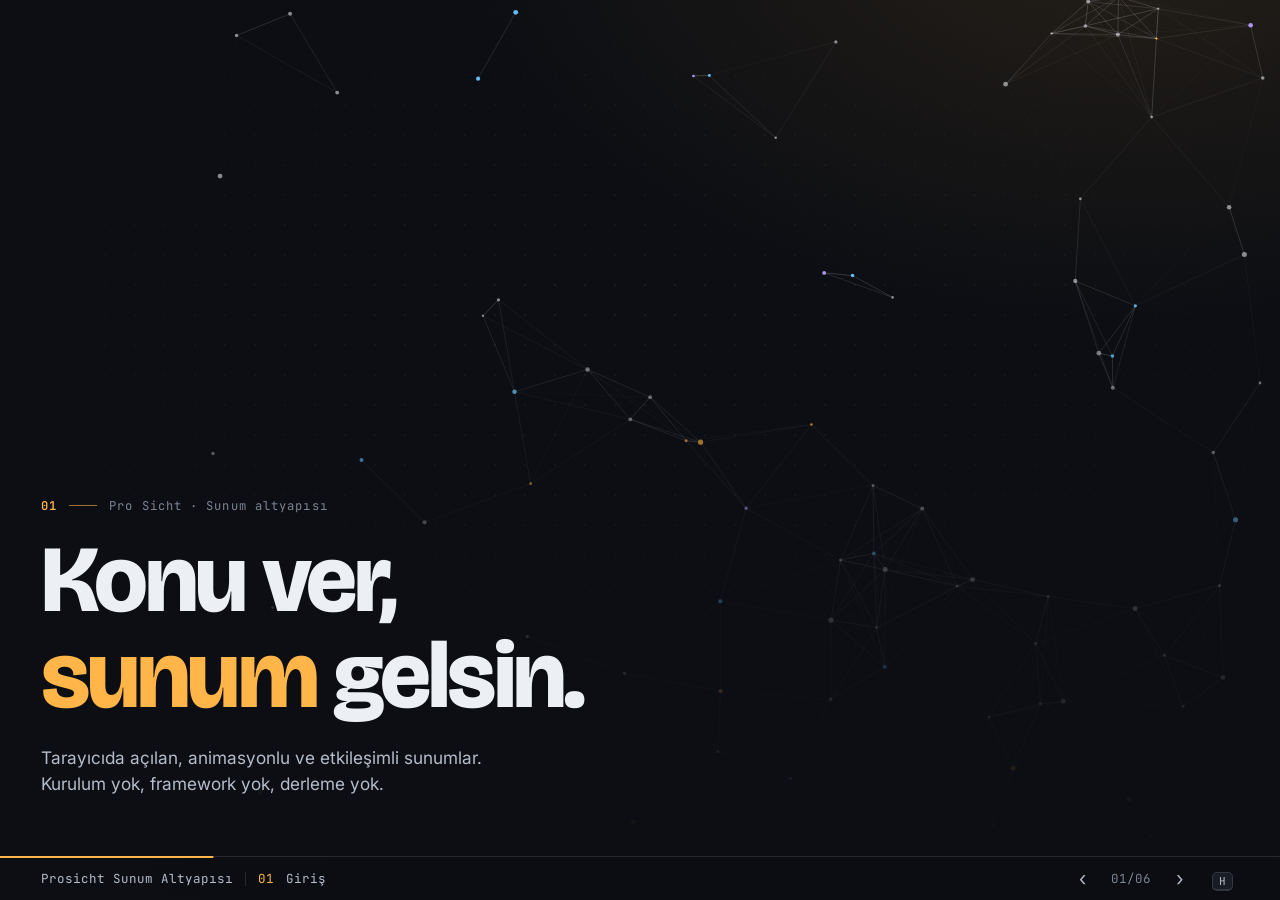
==== templates/presentation/index.html @ 347c50c2 "Add interactive presentation kit template templates/presentation is a folder template downloaded by " ====
<!doctype html>
<!-- CORE FILE: `npx prosicht update` overwrites it. Deck content lives in scenes.js. -->
<html lang="tr">
<head>
<meta charset="utf-8">
<meta name="viewport" content="width=device-width, initial-scale=1">
<meta name="robots" content="noindex, nofollow">
<title>Sunum</title>
<link rel="icon" href="data:,">
<link rel="stylesheet" href="styles/theme.css">
<link rel="stylesheet" href="styles/shell.css">
</head>
<body>

<div class="backdrop" aria-hidden="true"></div>

<main class="stage" id="stage" data-layout="split">
  <header class="head" id="head">
    <p class="kicker"><span class="kicker-num" id="kicker-num"></span><span class="kicker-text" id="kicker-text"></span></p>
    <h1 class="title" id="title"></h1>
    <p class="lede" id="lede"></p>
  </header>
  <section class="sim-area" id="sim-area">
    <div class="sim-host" id="sim-host"></div>
    <div class="sim-empty" id="sim-empty" hidden>
      <p class="sim-empty-title" id="sim-empty-title"></p>
      <p class="sim-empty-note" id="sim-empty-note"></p>
    </div>
  </section>
</main>

<footer class="bar" id="bar">
  <span class="bar-deck" id="bar-deck"></span>
  <span class="bar-sep" aria-hidden="true"></span>
  <span class="bar-num" id="bar-num"></span>
  <span class="bar-name" id="bar-name"></span>
  <span class="bar-stages" id="bar-stages" aria-hidden="true"></span>
  <span class="bar-gap"></span>
  <span class="bar-state" id="bar-state" hidden></span>
  <button class="bar-btn" id="bar-prev" type="button" aria-label="Previous">&#8249;</button>
  <span class="bar-count" id="bar-count"></span>
  <button class="bar-btn" id="bar-next" type="button" aria-label="Next">&#8250;</button>
  <button class="bar-btn bar-btn--key" id="bar-help" type="button"><kbd>H</kbd></button>
  <span class="bar-progress" aria-hidden="true"><i id="bar-fill"></i></span>
</footer>

<nav class="overview" id="overview" hidden>
  <div class="overview-head">
    <h2 class="overview-title" id="overview-title"></h2>
    <span class="overview-hint" id="overview-hint"></span>
  </div>
  <div class="overview-grid" id="overview-grid"></div>
</nav>

<aside class="drawer" id="drawer" hidden>
  <header class="drawer-head">
    <span class="drawer-eyebrow" id="drawer-eyebrow"></span>
    <h2 class="drawer-title" id="drawer-title"></h2>
    <button class="drawer-close" id="drawer-close" type="button"><kbd>Esc</kbd></button>
  </header>
  <div class="drawer-body" id="drawer-body"></div>
</aside>

<div class="toast" id="toast" role="status" aria-live="polite"></div>
<div class="blackout" id="blackout" aria-hidden="true"></div>
<p class="sr-only" id="live" aria-live="polite"></p>

<script type="module" src="app.js"></script>
</body>
</html>
---- templates/presentation/styles/theme.css ----
/* Deck theme: colours and fonts. DECK-OWNED: rewrite it for each topic.
   Keep every token name; shell.css and the kit read them. Canvas code reads
   them with token('--accent') from sims/engine.js. */

@import url('https://fonts.googleapis.com/css2?family=Bricolage+Grotesque:opsz,wght@12..96,600;12..96,800&family=Inter:wght@400;500;600&family=JetBrains+Mono:wght@500;600&display=swap');

:root {
  color-scheme: dark;

  /* surfaces */
  --bg: #0c0e13;
  --bg-2: #12151c;
  --panel: #191d26;
  --line: rgb(236 239 244 / .12);

  /* text */
  --fg: #eceff4;
  --fg-soft: #b6bdca;
  --muted: #7c8494;

  /* accents: one leading colour, two supporting ones */
  --accent: #ffb547;
  --on-accent: #1a1206;
  --accent-2: #66c7ff;
  --accent-3: #b79cff;

  /* semantic */
  --good: #5fd39a;
  --warn: #ffcf5c;
  --bad: #ff6b6b;

  /* type */
  --font-display: 'Bricolage Grotesque', 'Inter', system-ui, sans-serif;
  --font-body: 'Inter', system-ui, -apple-system, 'Segoe UI', sans-serif;
  --font-mono: 'JetBrains Mono', ui-monospace, 'SF Mono', Menlo, monospace;
  --title-weight: 800;
  --title-tracking: -.03em;

  --radius: 16px;
  --term-bg: #08090d;
}

/* Optional light variant: set deck.theme = 'light' in scenes.js. */
:root[data-theme="light"] {
  color-scheme: light;
  --bg: #f6f3ec;
  --bg-2: #efeae0;
  --panel: #fffdf8;
  --line: rgb(28 24 18 / .12);
  --fg: #1c1812;
  --fg-soft: #4a4339;
  --muted: #857c6e;
  --accent: #e2711d;
  --on-accent: #fff8ef;
  --accent-2: #1f7acc;
  --accent-3: #7a4fd6;
  --good: #2f9e6a;
  --warn: #c98a0b;
  --bad: #d64545;
  --term-bg: #fbf8f1;
}
---- templates/presentation/styles/shell.css ----
/* Shell, layouts and kit component styles.
   CORE FILE: `npx prosicht update` overwrites it. Colours and fonts come from
   styles/theme.css (deck-owned); change the look there, not here. */

*, *::before, *::after { box-sizing: border-box; }
html, body { height: 100%; margin: 0; }
body {
  background: var(--bg);
  color: var(--fg);
  font-family: var(--font-body);
  overflow: hidden;
  -webkit-font-smoothing: antialiased;
  text-rendering: optimizeLegibility;
}
:root {
  --bar-h: 44px;
  --pad: clamp(20px, 3.2vw, 60px);
  --ease-out: cubic-bezier(.2, .8, .2, 1);
}
button { font: inherit; }
.sr-only { position: absolute; width: 1px; height: 1px; overflow: hidden; clip: rect(0 0 0 0); white-space: nowrap; }

kbd {
  font-family: var(--font-mono);
  font-size: 11px;
  padding: 1px 6px;
  border: 1px solid var(--line);
  border-bottom-width: 2px;
  border-radius: 5px;
  background: var(--panel);
  color: var(--fg-soft);
}

/* ------------------------------------------------------------- backdrop */

.backdrop {
  position: fixed;
  inset: 0;
  background:
    radial-gradient(1100px 700px at 88% -12%, color-mix(in srgb, var(--accent) 11%, transparent), transparent 62%),
    radial-gradient(900px 640px at -12% 112%, color-mix(in srgb, var(--accent-2) 9%, transparent), transparent 60%),
    var(--bg);
}
.backdrop::after {
  content: '';
  position: absolute;
  inset: 0;
  background-image: radial-gradient(color-mix(in srgb, var(--fg) 9%, transparent) 1px, transparent 1.4px);
  background-size: 30px 30px;
  -webkit-mask-image: radial-gradient(ellipse 70% 60% at 50% 45%, #000 20%, transparent 85%);
  mask-image: radial-gradient(ellipse 70% 60% at 50% 45%, #000 20%, transparent 85%);
  opacity: .7;
}

/* ---------------------------------------------------------------- stage */

.stage {
  position: fixed;
  inset: 0 0 var(--bar-h) 0;
  padding: var(--pad);
  display: grid;
  gap: clamp(16px, 2.6vw, 48px);
}
.head { position: relative; z-index: 2; min-width: 0; }
.kicker {
  display: flex;
  align-items: center;
  gap: 12px;
  margin: 0 0 clamp(10px, 1.4vw, 22px);
  font-family: var(--font-mono);
  font-size: clamp(12px, .95vw, 15px);
  letter-spacing: .09em;
  color: var(--muted);
}
.kicker-num { color: var(--accent); font-weight: 600; display: inline-flex; align-items: center; gap: 12px; }
.kicker-num::after { content: ''; width: 28px; height: 1px; background: currentColor; opacity: .6; }

.title {
  margin: 0;
  font-family: var(--font-display);
  font-weight: var(--title-weight, 700);
  line-height: 1.02;
  letter-spacing: var(--title-tracking, -.025em);
  text-wrap: balance;
}
.title em, .title .w.em > span { font-style: normal; color: var(--accent); }
.title .w { display: inline-block; }
.title .w > span {
  display: inline-block;
  animation: rise .8s var(--ease-out) both;
  animation-delay: calc(var(--i) * 48ms + 80ms);
}
@keyframes rise {
  from { opacity: 0; transform: translateY(.42em) rotate(1.2deg); filter: blur(6px); }
}
.lede {
  margin: clamp(14px, 1.6vw, 26px) 0 0;
  max-width: 46ch;
  font-size: clamp(16px, 1.35vw, 23px);
  line-height: 1.5;
  color: var(--fg-soft);
  text-wrap: pretty;
}
.lede em { font-style: normal; color: var(--fg); }

.sim-area { position: relative; min-width: 0; min-height: 0; }
.sim-host {
  position: absolute;
  left: 0;
  top: 0;
  transform-origin: 0 0;
  color: var(--fg);
  font-size: 18px;
}
.sim-empty {
  position: absolute;
  inset: 0;
  display: grid;
  place-content: center;
  gap: 8px;
  text-align: center;
  padding: 24px;
  border: 1px dashed var(--line);
  border-radius: var(--radius);
}
.sim-empty[hidden] { display: none; }
.sim-empty-title { margin: 0; font-family: var(--font-display); font-size: 24px; }
.sim-empty-note { margin: 0; font-family: var(--font-mono); font-size: 13px; color: var(--muted); }

/* --------------------------------------------------------------- layouts */

/* split: text left, sim right. split-flip: mirrored. */
.stage[data-layout="split"], .stage[data-layout="split-flip"] {
  grid-template-columns: minmax(300px, .78fr) minmax(0, 1.22fr);
  align-items: center;
}
.stage[data-layout="split-flip"] { grid-template-columns: minmax(0, 1.22fr) minmax(300px, .78fr); }
.stage[data-layout="split-flip"] .head { order: 2; }
.stage[data-layout="split"] .sim-area, .stage[data-layout="split-flip"] .sim-area { height: 100%; }
.stage[data-layout="split"] .title, .stage[data-layout="split-flip"] .title { font-size: clamp(36px, 4.4vw, 84px); }

/* full: compact head on top, sim fills the rest. */
.stage[data-layout="full"] { grid-template-rows: auto minmax(0, 1fr); }
.stage[data-layout="full"] .head {
  display: grid;
  grid-template-columns: minmax(0, 1.1fr) minmax(0, .9fr);
  column-gap: clamp(24px, 4vw, 80px);
  align-items: end;
}
.stage[data-layout="full"] .kicker { grid-column: 1 / -1; }
.stage[data-layout="full"] .title { font-size: clamp(30px, 3.3vw, 62px); }
.stage[data-layout="full"] .lede { margin: 0; max-width: 52ch; font-size: clamp(15px, 1.2vw, 20px); }

/* hero: big title bottom-left over a full-bleed sim. */
.stage[data-layout="hero"] { align-content: end; }
.stage[data-layout="hero"] .sim-area { position: absolute; inset: 0; z-index: 0; }
.stage[data-layout="hero"] .sim-area::after {
  content: '';
  position: absolute;
  inset: 0;
  pointer-events: none;
  background: linear-gradient(to top, var(--bg) 0%, color-mix(in srgb, var(--bg) 72%, transparent) 30%, transparent 68%);
}
.stage[data-layout="hero"] .head { max-width: min(1040px, 74%); pointer-events: none; padding-bottom: clamp(4px, 2vh, 28px); }
.stage[data-layout="hero"] .title { font-size: clamp(52px, 7.4vw, 140px); }

/* text: one statement, no sim. */
.stage[data-layout="text"] { align-content: center; }
.stage[data-layout="text"] .head { max-width: min(1240px, 90%); }
.stage[data-layout="text"] .title { font-size: clamp(54px, 7.8vw, 150px); }
.stage[data-layout="text"] .lede { max-width: 60ch; }
.stage[data-layout="text"] .sim-area { display: none; }

@media (max-width: 760px) {
  .stage[data-layout="split"], .stage[data-layout="split-flip"] {
    grid-template-columns: 1fr;
    grid-template-rows: auto minmax(0, 1fr);
    align-items: stretch;
  }
  .stage[data-layout="split-flip"] .head { order: 0; }
  .stage[data-layout="full"] .head { grid-template-columns: 1fr; }
  .stage[data-layout="full"] .lede { margin-top: 10px; }
  .stage[data-layout="hero"] .head { max-width: 100%; }
  .bar-deck, .bar-sep, .bar-btn--key { display: none; }
}

/* ------------------------------------------------------------------ bar */

.bar {
  position: fixed;
  left: 0;
  right: 0;
  bottom: 0;
  z-index: 20;
  height: var(--bar-h);
  display: flex;
  align-items: center;
  gap: 12px;
  padding: 0 var(--pad);
  font-family: var(--font-mono);
  font-size: 12.5px;
  color: var(--muted);
  border-top: 1px solid var(--line);
  background: color-mix(in srgb, var(--bg) 84%, transparent);
  backdrop-filter: blur(8px);
  transition: opacity .4s;
}
body[data-idle="true"] .bar { opacity: .25; }
body[data-idle="true"] { cursor: none; }
.bar-deck { color: var(--fg-soft); white-space: nowrap; overflow: hidden; text-overflow: ellipsis; max-width: 30vw; }
.bar-sep { width: 1px; height: 14px; background: var(--line); }
.bar-num { color: var(--accent); }
.bar-name { color: var(--fg-soft); white-space: nowrap; overflow: hidden; text-overflow: ellipsis; }
.bar-stages { display: flex; gap: 5px; }
.bar-stages i { width: 6px; height: 6px; border-radius: 50%; background: var(--line); transition: background .25s; }
.bar-stages i.on { background: var(--accent); }
.bar-gap { flex: 1; }
.bar-state { color: var(--warn); }
.bar-state[hidden] { display: none; }
.bar-count { min-width: 44px; text-align: center; }
.bar-btn {
  appearance: none;
  border: 0;
  background: none;
  color: var(--fg-soft);
  font-size: 19px;
  line-height: 1;
  padding: 4px 9px;
  border-radius: 6px;
  cursor: pointer;
}
.bar-btn:hover { background: var(--panel); color: var(--fg); }
.bar-btn--key { padding: 4px 6px; }
.bar-progress { position: absolute; left: 0; right: 0; top: -1px; height: 2px; }
.bar-progress i {
  display: block;
  height: 100%;
  background: var(--accent);
  transform-origin: 0 50%;
  transform: scaleX(0);
  transition: transform .6s var(--ease-out);
}

/* ------------------------------------------------------------- overview */

.overview {
  position: fixed;
  inset: 0;
  z-index: 40;
  overflow: auto;
  padding: clamp(24px, 5vw, 80px);
  background: color-mix(in srgb, var(--bg) 92%, transparent);
  backdrop-filter: blur(14px);
  animation: fade-in .2s ease-out;
}
.overview[hidden] { display: none; }
.overview-head { display: flex; flex-wrap: wrap; align-items: baseline; justify-content: space-between; gap: 16px; margin-bottom: 28px; }
.overview-title { margin: 0; font-family: var(--font-display); font-size: clamp(28px, 3vw, 48px); }
.overview-hint { font-family: var(--font-mono); font-size: 12px; color: var(--muted); }
.overview-grid { display: grid; grid-template-columns: repeat(auto-fill, minmax(250px, 1fr)); gap: 16px; }
.ov-card {
  appearance: none;
  display: grid;
  gap: 6px;
  align-content: start;
  padding: 18px;
  text-align: left;
  color: var(--fg);
  background: var(--panel);
  border: 1px solid var(--line);
  border-radius: var(--radius);
  cursor: pointer;
  transition: transform .15s, border-color .15s;
}
.ov-card:hover, .ov-card:focus-visible { outline: none; border-color: var(--accent); transform: translateY(-2px); }
.ov-card[aria-current="true"] { border-color: var(--accent); box-shadow: inset 0 0 0 1px var(--accent); }
.ov-num { font-family: var(--font-mono); font-size: 12px; color: var(--accent); }
.ov-name { font-family: var(--font-mono); font-size: 12px; letter-spacing: .06em; text-transform: uppercase; color: var(--muted); }
.ov-title { font-family: var(--font-display); font-size: 20px; line-height: 1.15; }
.ov-layout { font-family: var(--font-mono); font-size: 11px; color: var(--muted); opacity: .7; }

/* --------------------------------------------------------------- drawer */

.drawer {
  position: fixed;
  top: 0;
  right: 0;
  bottom: var(--bar-h);
  z-index: 30;
  width: min(440px, 92vw);
  display: flex;
  flex-direction: column;
  background: var(--bg-2);
  border-left: 1px solid var(--line);
  box-shadow: -24px 0 60px rgb(0 0 0 / .35);
  animation: drawer-in .25s var(--ease-out);
}
.drawer[hidden] { display: none; }
.drawer-head { position: relative; padding: 22px 24px 16px; border-bottom: 1px solid var(--line); }
.drawer-eyebrow { font-family: var(--font-mono); font-size: 12px; letter-spacing: .06em; color: var(--accent); }
.drawer-title { margin: 6px 0 0; font-family: var(--font-display); font-size: 26px; }
.drawer-close { position: absolute; top: 18px; right: 18px; appearance: none; border: 0; background: none; cursor: pointer; }
.drawer-body { padding: 20px 24px; overflow: auto; font-size: 16px; line-height: 1.55; color: var(--fg-soft); }
.drawer-body p { margin: 0 0 12px; }
.drawer-notes { margin: 0; padding: 0; list-style: none; display: grid; gap: 12px; }
.drawer-notes li { position: relative; padding-left: 18px; color: var(--fg); }
.drawer-notes li::before { content: ''; position: absolute; left: 0; top: .62em; width: 7px; height: 7px; border-radius: 2px; background: var(--accent); }
.drawer-sub { margin: 0 0 8px; font-size: 17px; color: var(--fg); }
.drawer-links { padding-left: 18px; }
.drawer-links a { color: var(--accent-2); }
.drawer-muted { color: var(--muted); font-size: 14px; }
.drawer-keys { display: grid; grid-template-columns: auto 1fr; gap: 10px 16px; align-items: center; margin: 0 0 18px; }
.drawer-keys dt { display: flex; flex-wrap: wrap; gap: 4px; }
.drawer-keys dd { margin: 0; font-size: 14.5px; }

/* ---------------------------------------------------- toast, blackout */

.toast {
  position: fixed;
  left: 50%;
  top: 22px;
  z-index: 50;
  padding: 8px 14px;
  border-radius: 999px;
  background: var(--panel);
  border: 1px solid var(--line);
  font-family: var(--font-mono);
  font-size: 13px;
  color: var(--fg);
  opacity: 0;
  transform: translate(-50%, -12px);
  pointer-events: none;
  transition: opacity .2s, transform .2s;
}
.toast[data-show="true"] { opacity: 1; transform: translate(-50%, 0); }
.blackout { position: fixed; inset: 0; z-index: 60; background: #000; opacity: 0; pointer-events: none; transition: opacity .35s; }
body[data-blackout="true"] .blackout { opacity: 1; pointer-events: auto; cursor: none; }

@keyframes fade-in { from { opacity: 0; } }
@keyframes drawer-in { from { opacity: 0; transform: translateX(24px); } }

/* P pauses CSS animations inside the sim as well as the frame loop. */
[data-sim-paused="true"] *, [data-sim-paused="true"] *::before, [data-sim-paused="true"] *::after { animation-play-state: paused !important; }

@media (prefers-reduced-motion: reduce) {
  *, *::before, *::after { animation-duration: .001ms !important; animation-iteration-count: 1 !important; transition-duration: .001ms !important; }
}

/* ======================================================= sim utilities */

.ui-card { position: relative; background: var(--panel); border: 1px solid var(--line); border-radius: var(--radius); padding: clamp(16px, 1.4vw, 26px); }
.ui-label { font-family: var(--font-mono); font-size: 13px; letter-spacing: .08em; text-transform: uppercase; color: var(--muted); }
.ui-big { font-family: var(--font-display); font-size: clamp(40px, 4vw, 76px); line-height: 1; letter-spacing: -.02em; font-variant-numeric: tabular-nums; }
.ui-row { display: flex; align-items: center; gap: 16px; }
.ui-col { display: flex; flex-direction: column; gap: 16px; }
.ui-chip {
  display: inline-flex;
  align-items: center;
  gap: 6px;
  padding: 4px 11px;
  border-radius: 999px;
  border: 1px solid var(--line);
  background: var(--bg-2);
  color: var(--fg-soft);
  font-family: var(--font-mono);
  font-size: 13px;
}
.ui-chip--accent { background: var(--accent); color: var(--on-accent); border-color: transparent; }
.ui-muted { color: var(--muted); }
.ui-accent { color: var(--accent); }
.ui-accent-2 { color: var(--accent-2); }
.ui-fill { position: absolute; inset: 0; width: 100%; height: 100%; display: block; }

/* ========================================================= kit: controls */

.kit-btn {
  appearance: none;
  display: inline-flex;
  align-items: center;
  gap: 8px;
  padding: 11px 18px;
  border-radius: 10px;
  border: 1px solid var(--line);
  background: var(--panel);
  color: var(--fg);
  font: 600 15px/1 var(--font-body);
  cursor: pointer;
  transition: transform .15s, filter .15s, background .2s;
}
.kit-btn--solid { background: var(--accent); color: var(--on-accent); border-color: transparent; }
.kit-btn--ghost { background: transparent; }
.kit-btn:hover { filter: brightness(1.08); transform: translateY(-1px); }
.kit-btn:active { transform: none; }
.kit-btn:focus-visible, .kit-seg-opt:focus-visible { outline: 2px solid var(--accent-2); outline-offset: 2px; }

.kit-seg { position: relative; display: inline-flex; padding: 4px; border-radius: 999px; background: var(--bg-2); border: 1px solid var(--line); }
.kit-seg-pill {
  position: absolute;
  top: 4px;
  bottom: 4px;
  left: 0;
  width: var(--pill-w, 0);
  transform: translateX(var(--pill-x, 0));
  border-radius: 999px;
  background: var(--accent);
  transition: transform .35s var(--ease-out), width .35s var(--ease-out);
}
.kit-seg-opt {
  position: relative;
  z-index: 1;
  appearance: none;
  border: 0;
  background: none;
  padding: 10px 18px;
  border-radius: 999px;
  color: var(--fg-soft);
  font: 600 15px/1 var(--font-body);
  cursor: pointer;
  transition: color .25s;
}
.kit-seg-opt.is-on { color: var(--on-accent); }

.kit-range { display: grid; gap: 6px; min-width: 220px; }
.kit-range-head { display: flex; align-items: baseline; justify-content: space-between; gap: 12px; }
.kit-range-label { font-family: var(--font-mono); font-size: 13px; letter-spacing: .06em; text-transform: uppercase; color: var(--muted); }
.kit-range-value { font-family: var(--font-display); font-size: 26px; color: var(--fg); font-variant-numeric: tabular-nums; }
.kit-range-input {
  -webkit-appearance: none;
  appearance: none;
  width: 100%;
  height: 6px;
  margin: 10px 0;
  border-radius: 999px;
  background: linear-gradient(to right, var(--accent) calc(var(--p, 0) * 100%), var(--line) 0);
  outline: none;
  cursor: pointer;
}
.kit-range-input::-webkit-slider-thumb {
  -webkit-appearance: none;
  width: 22px;
  height: 22px;
  border-radius: 50%;
  background: var(--fg);
  border: 4px solid var(--accent);
  box-shadow: 0 2px 10px rgb(0 0 0 / .4);
}
.kit-range-input::-moz-range-thumb {
  width: 14px;
  height: 14px;
  border-radius: 50%;
  background: var(--fg);
  border: 4px solid var(--accent);
}
.kit-range-input:focus-visible { outline: 2px solid var(--accent-2); outline-offset: 6px; }

.kit-num { font-variant-numeric: tabular-nums; }

/* =========================================================== kit: bars */

.kit-bars { display: grid; grid-template-columns: max-content minmax(0, 1fr) max-content; align-items: center; gap: 12px 16px; }
.kit-bar { display: contents; }
.kit-bar-label { font-size: 15px; color: var(--fg-soft); white-space: nowrap; }
.kit-bar-track { height: 14px; border-radius: 999px; background: var(--bg-2); overflow: hidden; }
.kit-bar-fill { display: block; height: 100%; border-radius: inherit; background: var(--accent); transform-origin: 0 50%; transform: scaleX(0); }
.kit-bar-value { min-width: 64px; font-family: var(--font-mono); font-size: 14px; text-align: right; color: var(--fg); }

/* ========================================================= kit: reveal */

.kit-pre { opacity: 0; transform: translateY(14px); transition: opacity .5s var(--ease-out), transform .6s var(--ease-out); }
.kit-pre.kit-in { opacity: 1; transform: none; }

/* ======================================================= kit: terminal */

.kit-term {
  display: flex;
  flex-direction: column;
  overflow: hidden;
  border-radius: var(--radius);
  border: 1px solid var(--line);
  background: var(--term-bg, #0a0c10);
  font-family: var(--font-mono);
  font-size: 16px;
  box-shadow: 0 30px 80px rgb(0 0 0 / .35);
}
.kit-term-bar { display: flex; align-items: center; gap: 7px; padding: 11px 14px; border-bottom: 1px solid var(--line); background: var(--bg-2); }
.kit-term-bar i { width: 11px; height: 11px; border-radius: 50%; background: #ff5f57; }
.kit-term-bar i:nth-child(2) { background: #febc2e; }
.kit-term-bar i:nth-child(3) { background: #28c840; }
.kit-term-title { margin-left: 10px; font-size: 12.5px; color: var(--muted); }
.kit-term-body { flex: 1; overflow: auto; padding: 18px 20px; line-height: 1.7; }
.kit-term-line { white-space: pre-wrap; word-break: break-word; color: var(--fg-soft); }
.kit-term-line--cmd { color: var(--fg); }
.kit-term-line--ok { color: var(--good); }
.kit-term-line--warn { color: var(--warn); }
.kit-term-line--err { color: var(--bad); }
.kit-term-line--dim { color: var(--muted); }
.kit-term-line--accent { color: var(--accent-2); }
.kit-term-prompt { color: var(--accent); }
.kit-term-caret { display: inline-block; width: .55em; height: 1.1em; margin-left: 2px; vertical-align: -.2em; background: var(--accent); animation: blink 1s steps(1) infinite; }
@keyframes blink { 50% { opacity: 0; } }

/* =========================================================== kit: flow */

.kit-flow-wrap { width: 100%; height: 100%; }
.kit-flow { display: block; width: 100%; height: 100%; overflow: visible; }
.kit-flow-node { transition: opacity .35s; }
.kit-flow-box { fill: var(--panel); stroke: var(--line); stroke-width: 1.5; transition: fill .35s, stroke .35s; }
.kit-flow-label { fill: var(--fg); font: 600 19px var(--font-body); }
.kit-flow-sub { fill: var(--muted); font: 500 13px var(--font-mono); letter-spacing: .04em; }
.kit-flow-node[data-state="active"] .kit-flow-box { stroke: var(--accent); stroke-width: 2.5; fill: color-mix(in srgb, var(--accent) 16%, var(--panel)); }
.kit-flow-node[data-state="done"] .kit-flow-box { stroke: color-mix(in srgb, var(--good) 70%, transparent); fill: color-mix(in srgb, var(--good) 9%, var(--panel)); }
.kit-flow-node[data-state="dim"] { opacity: .35; }
.kit-flow-edge { fill: none; stroke: var(--line); stroke-width: 2; transition: stroke .35s, opacity .35s; }
.kit-flow-edge[data-state="active"] { stroke: var(--accent); stroke-dasharray: 6 8; animation: dash .8s linear infinite; }
.kit-flow-edge[data-state="done"] { stroke: color-mix(in srgb, var(--good) 60%, transparent); }
.kit-flow-edge[data-state="dim"] { opacity: .3; }
.kit-flow-packet { fill: var(--accent); filter: drop-shadow(0 0 6px var(--accent)); }
@keyframes dash { to { stroke-dashoffset: -14; } }

/* ====================================================== presenter view */

body.is-presenter { overflow: auto; background: var(--bg); }
.pv { min-height: 100vh; display: grid; grid-template-columns: minmax(0, 1.6fr) minmax(0, 1fr); grid-template-rows: auto minmax(0, 1fr) auto; gap: 20px; padding: 24px; }
.pv-head { grid-column: 1 / -1; display: flex; align-items: center; gap: 24px; font-family: var(--font-mono); color: var(--muted); }
.pv-deck { flex: 1; }
.pv-timer { appearance: none; border: 0; background: none; cursor: pointer; font: 600 36px var(--font-mono); color: var(--accent); font-variant-numeric: tabular-nums; }
.pv-clock { font-size: 20px; }
.pv-now, .pv-next { overflow: auto; padding: 28px; background: var(--panel); border: 1px solid var(--line); border-radius: var(--radius); }
.pv-label { margin: 0 0 12px; font-family: var(--font-mono); font-size: 13px; letter-spacing: .06em; text-transform: uppercase; color: var(--accent); }
.pv-title { margin: 0 0 24px; font-family: var(--font-display); font-size: 40px; line-height: 1.1; }
.pv-notes { margin: 0; padding-left: 24px; display: grid; gap: 14px; font-size: 24px; line-height: 1.4; }
.pv-muted { color: var(--muted); list-style: none; margin-left: -24px; }
.pv-next-title { margin: 0 0 8px; font-family: var(--font-display); font-size: 28px; line-height: 1.15; }
.pv-next-name { margin: 0; font-family: var(--font-mono); color: var(--muted); }
.pv-controls { grid-column: 1 / -1; display: flex; gap: 10px; }
.pv-btn {
  appearance: none;
  min-width: 60px;
  padding: 12px 18px;
  border-radius: 10px;
  border: 1px solid var(--line);
  background: var(--panel);
  color: var(--fg);
  font: 600 20px/1 var(--font-mono);
  cursor: pointer;
}
.pv-btn:hover { border-color: var(--accent); }
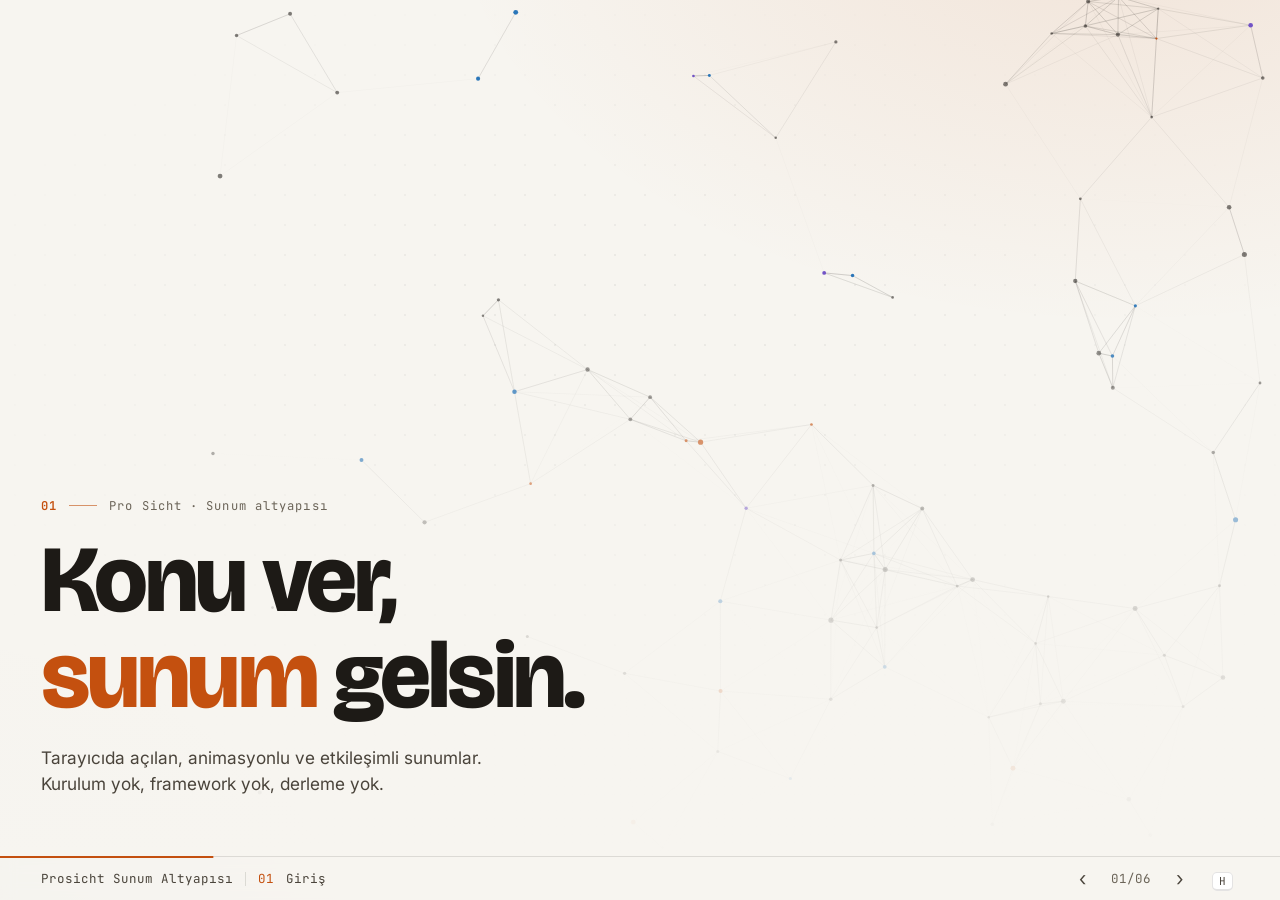
==== commit b125a169: "Restructure presentation kit as a static site (kit 2.0) index.html is the single entry point; everyt" ====
--- a/templates/presentation/index.html
+++ b/templates/presentation/index.html
@@ -1,5 +1,6 @@
 <!doctype html>
-<!-- CORE FILE: `npx prosicht update` overwrites it. Deck content lives in scenes.js. -->
+<!-- Entry point. CORE FILE: `npx prosicht update` overwrites it. Deck content lives in js/scenes.js.
+     Every path is relative (no leading slash): the deck is served under a sub-path when published. -->
 <html lang="tr">
 <head>
 <meta charset="utf-8">
@@ -7,8 +8,8 @@
 <meta name="robots" content="noindex, nofollow">
 <title>Sunum</title>
 <link rel="icon" href="data:,">
-<link rel="stylesheet" href="styles/theme.css">
-<link rel="stylesheet" href="styles/shell.css">
+<link rel="stylesheet" href="css/theme.css">
+<link rel="stylesheet" href="css/core/shell.css">
 </head>
 <body>
 
@@ -65,6 +66,6 @@
 <div class="blackout" id="blackout" aria-hidden="true"></div>
 <p class="sr-only" id="live" aria-live="polite"></p>
 
-<script type="module" src="app.js"></script>
+<script type="module" src="js/core/app.js"></script>
 </body>
 </html>
--- a/templates/presentation/css/theme.css
+++ b/templates/presentation/css/theme.css
@@ -0,0 +1,65 @@
+/* Deck theme: colours and fonts. DECK-OWNED: rewrite it for each topic.
+   Light first: :root is the light palette every deck starts from. The dark
+   variant is used only when scenes.js sets deck.theme = 'dark'.
+   Keep every token name; shell.css and the kit read them. Canvas code reads
+   them with token('--accent') from js/core/engine.js, so keep colours as hex. */
+
+@import url('https://fonts.googleapis.com/css2?family=Bricolage+Grotesque:opsz,wght@12..96,600;12..96,800&family=Inter:wght@400;500;600&family=JetBrains+Mono:wght@500;600&display=swap');
+
+:root {
+  color-scheme: light;
+
+  /* surfaces */
+  --bg: #f7f5f0;
+  --bg-2: #efebe3;
+  --panel: #ffffff;
+  --line: rgb(29 26 22 / .12);
+  --shadow: 0 18px 48px rgb(60 45 20 / .10);
+
+  /* text (contrast on --bg: fg 15.9, fg-soft 8.8, muted 5.4) */
+  --fg: #1d1a16;
+  --fg-soft: #4a443b;
+  --muted: #6b6458;
+
+  /* accents: one leading colour, two supporting ones */
+  --accent: #c4500f;
+  --on-accent: #ffffff;
+  --accent-2: #1f6fb5;
+  --accent-3: #6a4bc4;
+
+  /* semantic */
+  --good: #1d7f52;
+  --warn: #9a6200;
+  --bad: #c23838;
+
+  /* type */
+  --font-display: 'Bricolage Grotesque', 'Inter', system-ui, sans-serif;
+  --font-body: 'Inter', system-ui, -apple-system, 'Segoe UI', sans-serif;
+  --font-mono: 'JetBrains Mono', ui-monospace, 'SF Mono', Menlo, monospace;
+  --title-weight: 800;
+  --title-tracking: -.03em;
+
+  --radius: 16px;
+  --term-bg: #fffdf9;
+}
+
+/* Dark variant: only when the user asks for it (deck.theme = 'dark'). */
+:root[data-theme="dark"] {
+  color-scheme: dark;
+  --bg: #0c0e13;
+  --bg-2: #12151c;
+  --panel: #191d26;
+  --line: rgb(236 239 244 / .12);
+  --shadow: 0 24px 64px rgb(0 0 0 / .35);
+  --fg: #eceff4;
+  --fg-soft: #b6bdca;
+  --muted: #7c8494;
+  --accent: #ffb547;
+  --on-accent: #1a1206;
+  --accent-2: #66c7ff;
+  --accent-3: #b79cff;
+  --good: #5fd39a;
+  --warn: #ffcf5c;
+  --bad: #ff6b6b;
+  --term-bg: #08090d;
+}
--- a/templates/presentation/css/core/shell.css
+++ b/templates/presentation/css/core/shell.css
@@ -0,0 +1,547 @@
+/* Shell, layouts and kit component styles.
+   CORE FILE: `npx prosicht update` overwrites it. Colours and fonts come from
+   css/theme.css (deck-owned); change the look there, not here. */
+
+*, *::before, *::after { box-sizing: border-box; }
+html, body { height: 100%; margin: 0; }
+body {
+  background: var(--bg);
+  color: var(--fg);
+  font-family: var(--font-body);
+  overflow: hidden;
+  -webkit-font-smoothing: antialiased;
+  text-rendering: optimizeLegibility;
+}
+:root {
+  --bar-h: 44px;
+  --pad: clamp(20px, 3.2vw, 60px);
+  --ease-out: cubic-bezier(.2, .8, .2, 1);
+}
+button { font: inherit; }
+.sr-only { position: absolute; width: 1px; height: 1px; overflow: hidden; clip: rect(0 0 0 0); white-space: nowrap; }
+
+kbd {
+  font-family: var(--font-mono);
+  font-size: 11px;
+  padding: 1px 6px;
+  border: 1px solid var(--line);
+  border-bottom-width: 2px;
+  border-radius: 5px;
+  background: var(--panel);
+  color: var(--fg-soft);
+}
+
+/* ------------------------------------------------------------- backdrop */
+
+.backdrop {
+  position: fixed;
+  inset: 0;
+  background:
+    radial-gradient(1100px 700px at 88% -12%, color-mix(in srgb, var(--accent) 11%, transparent), transparent 62%),
+    radial-gradient(900px 640px at -12% 112%, color-mix(in srgb, var(--accent-2) 9%, transparent), transparent 60%),
+    var(--bg);
+}
+.backdrop::after {
+  content: '';
+  position: absolute;
+  inset: 0;
+  background-image: radial-gradient(color-mix(in srgb, var(--fg) 9%, transparent) 1px, transparent 1.4px);
+  background-size: 30px 30px;
+  -webkit-mask-image: radial-gradient(ellipse 70% 60% at 50% 45%, #000 20%, transparent 85%);
+  mask-image: radial-gradient(ellipse 70% 60% at 50% 45%, #000 20%, transparent 85%);
+  opacity: .7;
+}
+
+/* ---------------------------------------------------------------- stage */
+
+.stage {
+  position: fixed;
+  inset: 0 0 var(--bar-h) 0;
+  padding: var(--pad);
+  display: grid;
+  gap: clamp(16px, 2.6vw, 48px);
+}
+.head { position: relative; z-index: 2; min-width: 0; }
+.kicker {
+  display: flex;
+  align-items: center;
+  gap: 12px;
+  margin: 0 0 clamp(10px, 1.4vw, 22px);
+  font-family: var(--font-mono);
+  font-size: clamp(12px, .95vw, 15px);
+  letter-spacing: .09em;
+  color: var(--muted);
+}
+.kicker-num { color: var(--accent); font-weight: 600; display: inline-flex; align-items: center; gap: 12px; }
+.kicker-num::after { content: ''; width: 28px; height: 1px; background: currentColor; opacity: .6; }
+
+.title {
+  margin: 0;
+  font-family: var(--font-display);
+  font-weight: var(--title-weight, 700);
+  line-height: 1.02;
+  letter-spacing: var(--title-tracking, -.025em);
+  text-wrap: balance;
+}
+.title em, .title .w.em > span { font-style: normal; color: var(--accent); }
+.title .w { display: inline-block; }
+.title .w > span {
+  display: inline-block;
+  animation: rise .8s var(--ease-out) both;
+  animation-delay: calc(var(--i) * 48ms + 80ms);
+}
+@keyframes rise {
+  from { opacity: 0; transform: translateY(.42em) rotate(1.2deg); filter: blur(6px); }
+}
+.lede {
+  margin: clamp(14px, 1.6vw, 26px) 0 0;
+  max-width: 46ch;
+  font-size: clamp(16px, 1.35vw, 23px);
+  line-height: 1.5;
+  color: var(--fg-soft);
+  text-wrap: pretty;
+}
+.lede em { font-style: normal; color: var(--fg); }
+
+.sim-area { position: relative; min-width: 0; min-height: 0; }
+.sim-host {
+  position: absolute;
+  left: 0;
+  top: 0;
+  transform-origin: 0 0;
+  color: var(--fg);
+  font-size: 18px;
+}
+.sim-empty {
+  position: absolute;
+  inset: 0;
+  display: grid;
+  place-content: center;
+  gap: 8px;
+  text-align: center;
+  padding: 24px;
+  border: 1px dashed var(--line);
+  border-radius: var(--radius);
+}
+.sim-empty[hidden] { display: none; }
+.sim-empty-title { margin: 0; font-family: var(--font-display); font-size: 24px; }
+.sim-empty-note { margin: 0; font-family: var(--font-mono); font-size: 13px; color: var(--muted); }
+
+/* --------------------------------------------------------------- layouts */
+
+/* split: text left, sim right. split-flip: mirrored. */
+.stage[data-layout="split"], .stage[data-layout="split-flip"] {
+  grid-template-columns: minmax(300px, .78fr) minmax(0, 1.22fr);
+  align-items: center;
+}
+.stage[data-layout="split-flip"] { grid-template-columns: minmax(0, 1.22fr) minmax(300px, .78fr); }
+.stage[data-layout="split-flip"] .head { order: 2; }
+.stage[data-layout="split"] .sim-area, .stage[data-layout="split-flip"] .sim-area { height: 100%; }
+.stage[data-layout="split"] .title, .stage[data-layout="split-flip"] .title { font-size: clamp(36px, 4.4vw, 84px); }
+
+/* full: compact head on top, sim fills the rest. */
+.stage[data-layout="full"] { grid-template-rows: auto minmax(0, 1fr); }
+.stage[data-layout="full"] .head {
+  display: grid;
+  grid-template-columns: minmax(0, 1.1fr) minmax(0, .9fr);
+  column-gap: clamp(24px, 4vw, 80px);
+  align-items: end;
+}
+.stage[data-layout="full"] .kicker { grid-column: 1 / -1; }
+.stage[data-layout="full"] .title { font-size: clamp(30px, 3.3vw, 62px); }
+.stage[data-layout="full"] .lede { margin: 0; max-width: 52ch; font-size: clamp(15px, 1.2vw, 20px); }
+
+/* hero: big title bottom-left over a full-bleed sim. */
+.stage[data-layout="hero"] { align-content: end; }
+.stage[data-layout="hero"] .sim-area { position: absolute; inset: 0; z-index: 0; }
+.stage[data-layout="hero"] .sim-area::after {
+  content: '';
+  position: absolute;
+  inset: 0;
+  pointer-events: none;
+  background: linear-gradient(to top, var(--bg) 0%, color-mix(in srgb, var(--bg) 72%, transparent) 30%, transparent 68%);
+}
+.stage[data-layout="hero"] .head { max-width: min(1040px, 74%); pointer-events: none; padding-bottom: clamp(4px, 2vh, 28px); }
+.stage[data-layout="hero"] .title { font-size: clamp(52px, 7.4vw, 140px); }
+
+/* text: one statement, no sim. */
+.stage[data-layout="text"] { align-content: center; }
+.stage[data-layout="text"] .head { max-width: min(1240px, 90%); }
+.stage[data-layout="text"] .title { font-size: clamp(54px, 7.8vw, 150px); }
+.stage[data-layout="text"] .lede { max-width: 60ch; }
+.stage[data-layout="text"] .sim-area { display: none; }
+
+@media (max-width: 760px) {
+  .stage[data-layout="split"], .stage[data-layout="split-flip"] {
+    grid-template-columns: 1fr;
+    grid-template-rows: auto minmax(0, 1fr);
+    align-items: stretch;
+  }
+  .stage[data-layout="split-flip"] .head { order: 0; }
+  .stage[data-layout="full"] .head { grid-template-columns: 1fr; }
+  .stage[data-layout="full"] .lede { margin-top: 10px; }
+  .stage[data-layout="hero"] .head { max-width: 100%; }
+  .bar-deck, .bar-sep, .bar-btn--key { display: none; }
+}
+
+/* ------------------------------------------------------------------ bar */
+
+.bar {
+  position: fixed;
+  left: 0;
+  right: 0;
+  bottom: 0;
+  z-index: 20;
+  height: var(--bar-h);
+  display: flex;
+  align-items: center;
+  gap: 12px;
+  padding: 0 var(--pad);
+  font-family: var(--font-mono);
+  font-size: 12.5px;
+  color: var(--muted);
+  border-top: 1px solid var(--line);
+  background: color-mix(in srgb, var(--bg) 84%, transparent);
+  backdrop-filter: blur(8px);
+  transition: opacity .4s;
+}
+body[data-idle="true"] .bar { opacity: .25; }
+body[data-idle="true"] { cursor: none; }
+.bar-deck { color: var(--fg-soft); white-space: nowrap; overflow: hidden; text-overflow: ellipsis; max-width: 30vw; }
+.bar-sep { width: 1px; height: 14px; background: var(--line); }
+.bar-num { color: var(--accent); }
+.bar-name { color: var(--fg-soft); white-space: nowrap; overflow: hidden; text-overflow: ellipsis; }
+.bar-stages { display: flex; gap: 5px; }
+.bar-stages i { width: 6px; height: 6px; border-radius: 50%; background: var(--line); transition: background .25s; }
+.bar-stages i.on { background: var(--accent); }
+.bar-gap { flex: 1; }
+.bar-state { color: var(--warn); }
+.bar-state[hidden] { display: none; }
+.bar-count { min-width: 44px; text-align: center; }
+.bar-btn {
+  appearance: none;
+  border: 0;
+  background: none;
+  color: var(--fg-soft);
+  font-size: 19px;
+  line-height: 1;
+  padding: 4px 9px;
+  border-radius: 6px;
+  cursor: pointer;
+}
+.bar-btn:hover { background: var(--panel); color: var(--fg); }
+.bar-btn--key { padding: 4px 6px; }
+.bar-progress { position: absolute; left: 0; right: 0; top: -1px; height: 2px; }
+.bar-progress i {
+  display: block;
+  height: 100%;
+  background: var(--accent);
+  transform-origin: 0 50%;
+  transform: scaleX(0);
+  transition: transform .6s var(--ease-out);
+}
+
+/* ------------------------------------------------------------- overview */
+
+.overview {
+  position: fixed;
+  inset: 0;
+  z-index: 40;
+  overflow: auto;
+  padding: clamp(24px, 5vw, 80px);
+  background: color-mix(in srgb, var(--bg) 92%, transparent);
+  backdrop-filter: blur(14px);
+  animation: fade-in .2s ease-out;
+}
+.overview[hidden] { display: none; }
+.overview-head { display: flex; flex-wrap: wrap; align-items: baseline; justify-content: space-between; gap: 16px; margin-bottom: 28px; }
+.overview-title { margin: 0; font-family: var(--font-display); font-size: clamp(28px, 3vw, 48px); }
+.overview-hint { font-family: var(--font-mono); font-size: 12px; color: var(--muted); }
+.overview-grid { display: grid; grid-template-columns: repeat(auto-fill, minmax(250px, 1fr)); gap: 16px; }
+.ov-card {
+  appearance: none;
+  display: grid;
+  gap: 6px;
+  align-content: start;
+  padding: 18px;
+  text-align: left;
+  color: var(--fg);
+  background: var(--panel);
+  border: 1px solid var(--line);
+  border-radius: var(--radius);
+  cursor: pointer;
+  transition: transform .15s, border-color .15s;
+}
+.ov-card:hover, .ov-card:focus-visible { outline: none; border-color: var(--accent); transform: translateY(-2px); }
+.ov-card[aria-current="true"] { border-color: var(--accent); box-shadow: inset 0 0 0 1px var(--accent); }
+.ov-num { font-family: var(--font-mono); font-size: 12px; color: var(--accent); }
+.ov-name { font-family: var(--font-mono); font-size: 12px; letter-spacing: .06em; text-transform: uppercase; color: var(--muted); }
+.ov-title { font-family: var(--font-display); font-size: 20px; line-height: 1.15; }
+.ov-layout { font-family: var(--font-mono); font-size: 11px; color: var(--muted); opacity: .7; }
+
+/* --------------------------------------------------------------- drawer */
+
+.drawer {
+  position: fixed;
+  top: 0;
+  right: 0;
+  bottom: var(--bar-h);
+  z-index: 30;
+  width: min(440px, 92vw);
+  display: flex;
+  flex-direction: column;
+  background: var(--bg-2);
+  border-left: 1px solid var(--line);
+  box-shadow: var(--shadow, -24px 0 60px rgb(0 0 0 / .2));
+  animation: drawer-in .25s var(--ease-out);
+}
+.drawer[hidden] { display: none; }
+.drawer-head { position: relative; padding: 22px 24px 16px; border-bottom: 1px solid var(--line); }
+.drawer-eyebrow { font-family: var(--font-mono); font-size: 12px; letter-spacing: .06em; color: var(--accent); }
+.drawer-title { margin: 6px 0 0; font-family: var(--font-display); font-size: 26px; }
+.drawer-close { position: absolute; top: 18px; right: 18px; appearance: none; border: 0; background: none; cursor: pointer; }
+.drawer-body { padding: 20px 24px; overflow: auto; font-size: 16px; line-height: 1.55; color: var(--fg-soft); }
+.drawer-body p { margin: 0 0 12px; }
+.drawer-notes { margin: 0; padding: 0; list-style: none; display: grid; gap: 12px; }
+.drawer-notes li { position: relative; padding-left: 18px; color: var(--fg); }
+.drawer-notes li::before { content: ''; position: absolute; left: 0; top: .62em; width: 7px; height: 7px; border-radius: 2px; background: var(--accent); }
+.drawer-sub { margin: 0 0 8px; font-size: 17px; color: var(--fg); }
+.drawer-links { padding-left: 18px; }
+.drawer-links a { color: var(--accent-2); }
+.drawer-muted { color: var(--muted); font-size: 14px; }
+.drawer-keys { display: grid; grid-template-columns: auto 1fr; gap: 10px 16px; align-items: center; margin: 0 0 18px; }
+.drawer-keys dt { display: flex; flex-wrap: wrap; gap: 4px; }
+.drawer-keys dd { margin: 0; font-size: 14.5px; }
+
+/* ---------------------------------------------------- toast, blackout */
+
+.toast {
+  position: fixed;
+  left: 50%;
+  top: 22px;
+  z-index: 50;
+  padding: 8px 14px;
+  border-radius: 999px;
+  background: var(--panel);
+  border: 1px solid var(--line);
+  font-family: var(--font-mono);
+  font-size: 13px;
+  color: var(--fg);
+  opacity: 0;
+  transform: translate(-50%, -12px);
+  pointer-events: none;
+  transition: opacity .2s, transform .2s;
+}
+.toast[data-show="true"] { opacity: 1; transform: translate(-50%, 0); }
+.blackout { position: fixed; inset: 0; z-index: 60; background: #000; opacity: 0; pointer-events: none; transition: opacity .35s; }
+body[data-blackout="true"] .blackout { opacity: 1; pointer-events: auto; cursor: none; }
+
+@keyframes fade-in { from { opacity: 0; } }
+@keyframes drawer-in { from { opacity: 0; transform: translateX(24px); } }
+
+/* P pauses CSS animations inside the sim as well as the frame loop. */
+[data-sim-paused="true"] *, [data-sim-paused="true"] *::before, [data-sim-paused="true"] *::after { animation-play-state: paused !important; }
+
+@media (prefers-reduced-motion: reduce) {
+  *, *::before, *::after { animation-duration: .001ms !important; animation-iteration-count: 1 !important; transition-duration: .001ms !important; }
+}
+
+/* ======================================================= sim utilities */
+
+.ui-card { position: relative; background: var(--panel); border: 1px solid var(--line); border-radius: var(--radius); padding: clamp(16px, 1.4vw, 26px); }
+.ui-label { font-family: var(--font-mono); font-size: 13px; letter-spacing: .08em; text-transform: uppercase; color: var(--muted); }
+.ui-big { font-family: var(--font-display); font-size: clamp(40px, 4vw, 76px); line-height: 1; letter-spacing: -.02em; font-variant-numeric: tabular-nums; }
+.ui-row { display: flex; align-items: center; gap: 16px; }
+.ui-col { display: flex; flex-direction: column; gap: 16px; }
+.ui-chip {
+  display: inline-flex;
+  align-items: center;
+  gap: 6px;
+  padding: 4px 11px;
+  border-radius: 999px;
+  border: 1px solid var(--line);
+  background: var(--bg-2);
+  color: var(--fg-soft);
+  font-family: var(--font-mono);
+  font-size: 13px;
+}
+.ui-chip--accent { background: var(--accent); color: var(--on-accent); border-color: transparent; }
+.ui-muted { color: var(--muted); }
+.ui-accent { color: var(--accent); }
+.ui-accent-2 { color: var(--accent-2); }
+.ui-fill { position: absolute; inset: 0; width: 100%; height: 100%; display: block; }
+
+/* ========================================================= kit: controls */
+
+.kit-btn {
+  appearance: none;
+  display: inline-flex;
+  align-items: center;
+  gap: 8px;
+  padding: 11px 18px;
+  border-radius: 10px;
+  border: 1px solid var(--line);
+  background: var(--panel);
+  color: var(--fg);
+  font: 600 15px/1 var(--font-body);
+  cursor: pointer;
+  transition: transform .15s, filter .15s, background .2s;
+}
+.kit-btn--solid { background: var(--accent); color: var(--on-accent); border-color: transparent; }
+.kit-btn--ghost { background: transparent; }
+.kit-btn:hover { filter: brightness(1.08); transform: translateY(-1px); }
+.kit-btn:active { transform: none; }
+.kit-btn:focus-visible, .kit-seg-opt:focus-visible { outline: 2px solid var(--accent-2); outline-offset: 2px; }
+
+.kit-seg { position: relative; display: inline-flex; padding: 4px; border-radius: 999px; background: var(--bg-2); border: 1px solid var(--line); }
+.kit-seg-pill {
+  position: absolute;
+  top: 4px;
+  bottom: 4px;
+  left: 0;
+  width: var(--pill-w, 0);
+  transform: translateX(var(--pill-x, 0));
+  border-radius: 999px;
+  background: var(--accent);
+  transition: transform .35s var(--ease-out), width .35s var(--ease-out);
+}
+.kit-seg-opt {
+  position: relative;
+  z-index: 1;
+  appearance: none;
+  border: 0;
+  background: none;
+  padding: 10px 18px;
+  border-radius: 999px;
+  color: var(--fg-soft);
+  font: 600 15px/1 var(--font-body);
+  cursor: pointer;
+  transition: color .25s;
+}
+.kit-seg-opt.is-on { color: var(--on-accent); }
+
+.kit-range { display: grid; gap: 6px; min-width: 220px; }
+.kit-range-head { display: flex; align-items: baseline; justify-content: space-between; gap: 12px; }
+.kit-range-label { font-family: var(--font-mono); font-size: 13px; letter-spacing: .06em; text-transform: uppercase; color: var(--muted); }
+.kit-range-value { font-family: var(--font-display); font-size: 26px; color: var(--fg); font-variant-numeric: tabular-nums; }
+.kit-range-input {
+  -webkit-appearance: none;
+  appearance: none;
+  width: 100%;
+  height: 6px;
+  margin: 10px 0;
+  border-radius: 999px;
+  background: linear-gradient(to right, var(--accent) calc(var(--p, 0) * 100%), var(--line) 0);
+  outline: none;
+  cursor: pointer;
+}
+.kit-range-input::-webkit-slider-thumb {
+  -webkit-appearance: none;
+  width: 22px;
+  height: 22px;
+  border-radius: 50%;
+  background: var(--fg);
+  border: 4px solid var(--accent);
+  box-shadow: 0 2px 8px rgb(0 0 0 / .22);
+}
+.kit-range-input::-moz-range-thumb {
+  width: 14px;
+  height: 14px;
+  border-radius: 50%;
+  background: var(--fg);
+  border: 4px solid var(--accent);
+}
+.kit-range-input:focus-visible { outline: 2px solid var(--accent-2); outline-offset: 6px; }
+
+.kit-num { font-variant-numeric: tabular-nums; }
+
+/* =========================================================== kit: bars */
+
+.kit-bars { display: grid; grid-template-columns: max-content minmax(0, 1fr) max-content; align-items: center; gap: 12px 16px; }
+.kit-bar { display: contents; }
+.kit-bar-label { font-size: 15px; color: var(--fg-soft); white-space: nowrap; }
+.kit-bar-track { height: 14px; border-radius: 999px; background: var(--bg-2); overflow: hidden; }
+.kit-bar-fill { display: block; height: 100%; border-radius: inherit; background: var(--accent); transform-origin: 0 50%; transform: scaleX(0); }
+.kit-bar-value { min-width: 64px; font-family: var(--font-mono); font-size: 14px; text-align: right; color: var(--fg); }
+
+/* ========================================================= kit: reveal */
+
+.kit-pre { opacity: 0; transform: translateY(14px); transition: opacity .5s var(--ease-out), transform .6s var(--ease-out); }
+.kit-pre.kit-in { opacity: 1; transform: none; }
+
+/* ======================================================= kit: terminal */
+
+.kit-term {
+  display: flex;
+  flex-direction: column;
+  overflow: hidden;
+  border-radius: var(--radius);
+  border: 1px solid var(--line);
+  background: var(--term-bg, var(--panel));
+  font-family: var(--font-mono);
+  font-size: 16px;
+  box-shadow: var(--shadow, 0 24px 64px rgb(0 0 0 / .2));
+}
+.kit-term-bar { display: flex; align-items: center; gap: 7px; padding: 11px 14px; border-bottom: 1px solid var(--line); background: var(--bg-2); }
+.kit-term-bar i { width: 11px; height: 11px; border-radius: 50%; background: #ff5f57; }
+.kit-term-bar i:nth-child(2) { background: #febc2e; }
+.kit-term-bar i:nth-child(3) { background: #28c840; }
+.kit-term-title { margin-left: 10px; font-size: 12.5px; color: var(--muted); }
+.kit-term-body { flex: 1; overflow: auto; padding: 18px 20px; line-height: 1.7; }
+.kit-term-line { white-space: pre-wrap; word-break: break-word; color: var(--fg-soft); }
+.kit-term-line--cmd { color: var(--fg); }
+.kit-term-line--ok { color: var(--good); }
+.kit-term-line--warn { color: var(--warn); }
+.kit-term-line--err { color: var(--bad); }
+.kit-term-line--dim { color: var(--muted); }
+.kit-term-line--accent { color: var(--accent-2); }
+.kit-term-prompt { color: var(--accent); }
+.kit-term-caret { display: inline-block; width: .55em; height: 1.1em; margin-left: 2px; vertical-align: -.2em; background: var(--accent); animation: blink 1s steps(1) infinite; }
+@keyframes blink { 50% { opacity: 0; } }
+
+/* =========================================================== kit: flow */
+
+.kit-flow-wrap { width: 100%; height: 100%; }
+.kit-flow { display: block; width: 100%; height: 100%; overflow: visible; }
+.kit-flow-node { transition: opacity .35s; }
+.kit-flow-box { fill: var(--panel); stroke: var(--line); stroke-width: 1.5; transition: fill .35s, stroke .35s; }
+.kit-flow-label { fill: var(--fg); font: 600 19px var(--font-body); }
+.kit-flow-sub { fill: var(--muted); font: 500 13px var(--font-mono); letter-spacing: .04em; }
+.kit-flow-node[data-state="active"] .kit-flow-box { stroke: var(--accent); stroke-width: 2.5; fill: color-mix(in srgb, var(--accent) 16%, var(--panel)); }
+.kit-flow-node[data-state="done"] .kit-flow-box { stroke: color-mix(in srgb, var(--good) 70%, transparent); fill: color-mix(in srgb, var(--good) 9%, var(--panel)); }
+.kit-flow-node[data-state="dim"] { opacity: .35; }
+.kit-flow-edge { fill: none; stroke: var(--line); stroke-width: 2; transition: stroke .35s, opacity .35s; }
+.kit-flow-edge[data-state="active"] { stroke: var(--accent); stroke-dasharray: 6 8; animation: dash .8s linear infinite; }
+.kit-flow-edge[data-state="done"] { stroke: color-mix(in srgb, var(--good) 60%, transparent); }
+.kit-flow-edge[data-state="dim"] { opacity: .3; }
+.kit-flow-packet { fill: var(--accent); filter: drop-shadow(0 0 6px var(--accent)); }
+@keyframes dash { to { stroke-dashoffset: -14; } }
+
+/* ====================================================== presenter view */
+
+body.is-presenter { overflow: auto; background: var(--bg); }
+.pv { min-height: 100vh; display: grid; grid-template-columns: minmax(0, 1.6fr) minmax(0, 1fr); grid-template-rows: auto minmax(0, 1fr) auto; gap: 20px; padding: 24px; }
+.pv-head { grid-column: 1 / -1; display: flex; align-items: center; gap: 24px; font-family: var(--font-mono); color: var(--muted); }
+.pv-deck { flex: 1; }
+.pv-timer { appearance: none; border: 0; background: none; cursor: pointer; font: 600 36px var(--font-mono); color: var(--accent); font-variant-numeric: tabular-nums; }
+.pv-clock { font-size: 20px; }
+.pv-now, .pv-next { overflow: auto; padding: 28px; background: var(--panel); border: 1px solid var(--line); border-radius: var(--radius); }
+.pv-label { margin: 0 0 12px; font-family: var(--font-mono); font-size: 13px; letter-spacing: .06em; text-transform: uppercase; color: var(--accent); }
+.pv-title { margin: 0 0 24px; font-family: var(--font-display); font-size: 40px; line-height: 1.1; }
+.pv-notes { margin: 0; padding-left: 24px; display: grid; gap: 14px; font-size: 24px; line-height: 1.4; }
+.pv-muted { color: var(--muted); list-style: none; margin-left: -24px; }
+.pv-next-title { margin: 0 0 8px; font-family: var(--font-display); font-size: 28px; line-height: 1.15; }
+.pv-next-name { margin: 0; font-family: var(--font-mono); color: var(--muted); }
+.pv-controls { grid-column: 1 / -1; display: flex; gap: 10px; }
+.pv-btn {
+  appearance: none;
+  min-width: 60px;
+  padding: 12px 18px;
+  border-radius: 10px;
+  border: 1px solid var(--line);
+  background: var(--panel);
+  color: var(--fg);
+  font: 600 20px/1 var(--font-mono);
+  cursor: pointer;
+}
+.pv-btn:hover { border-color: var(--accent); }
